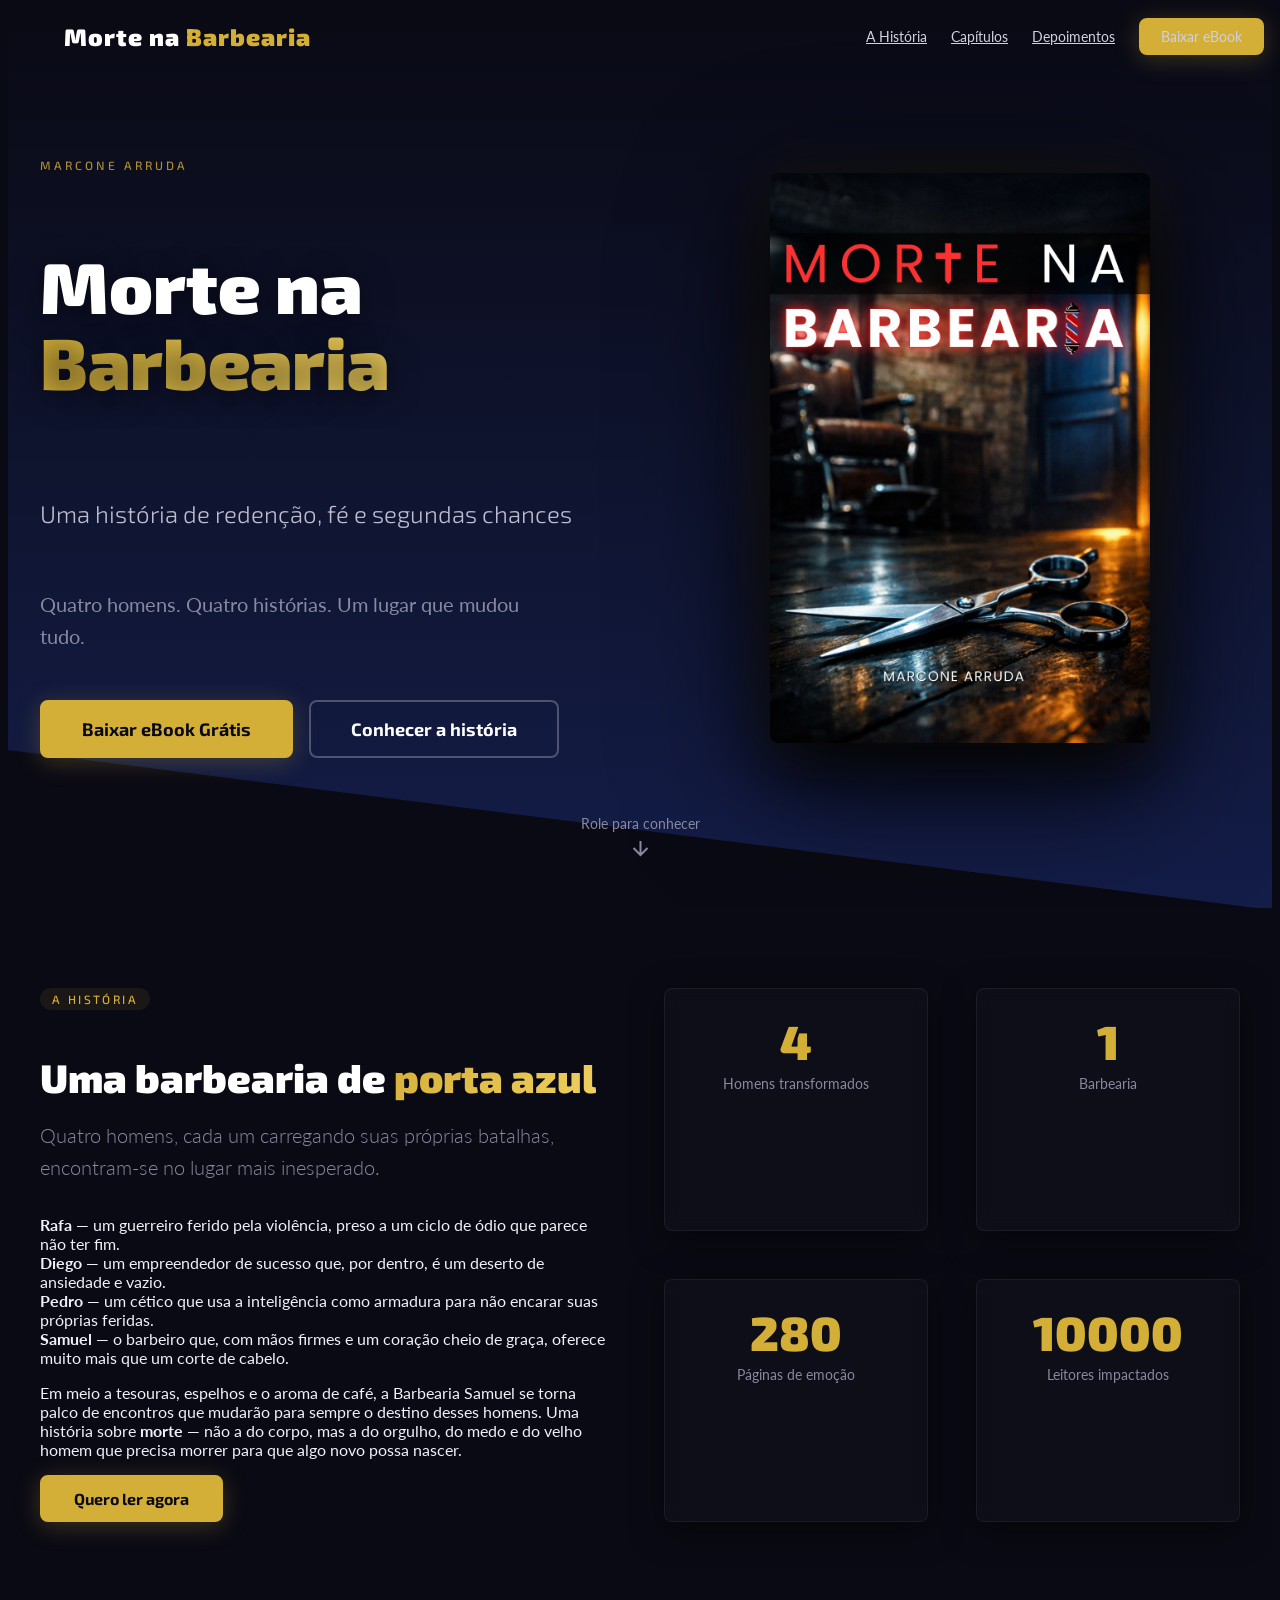
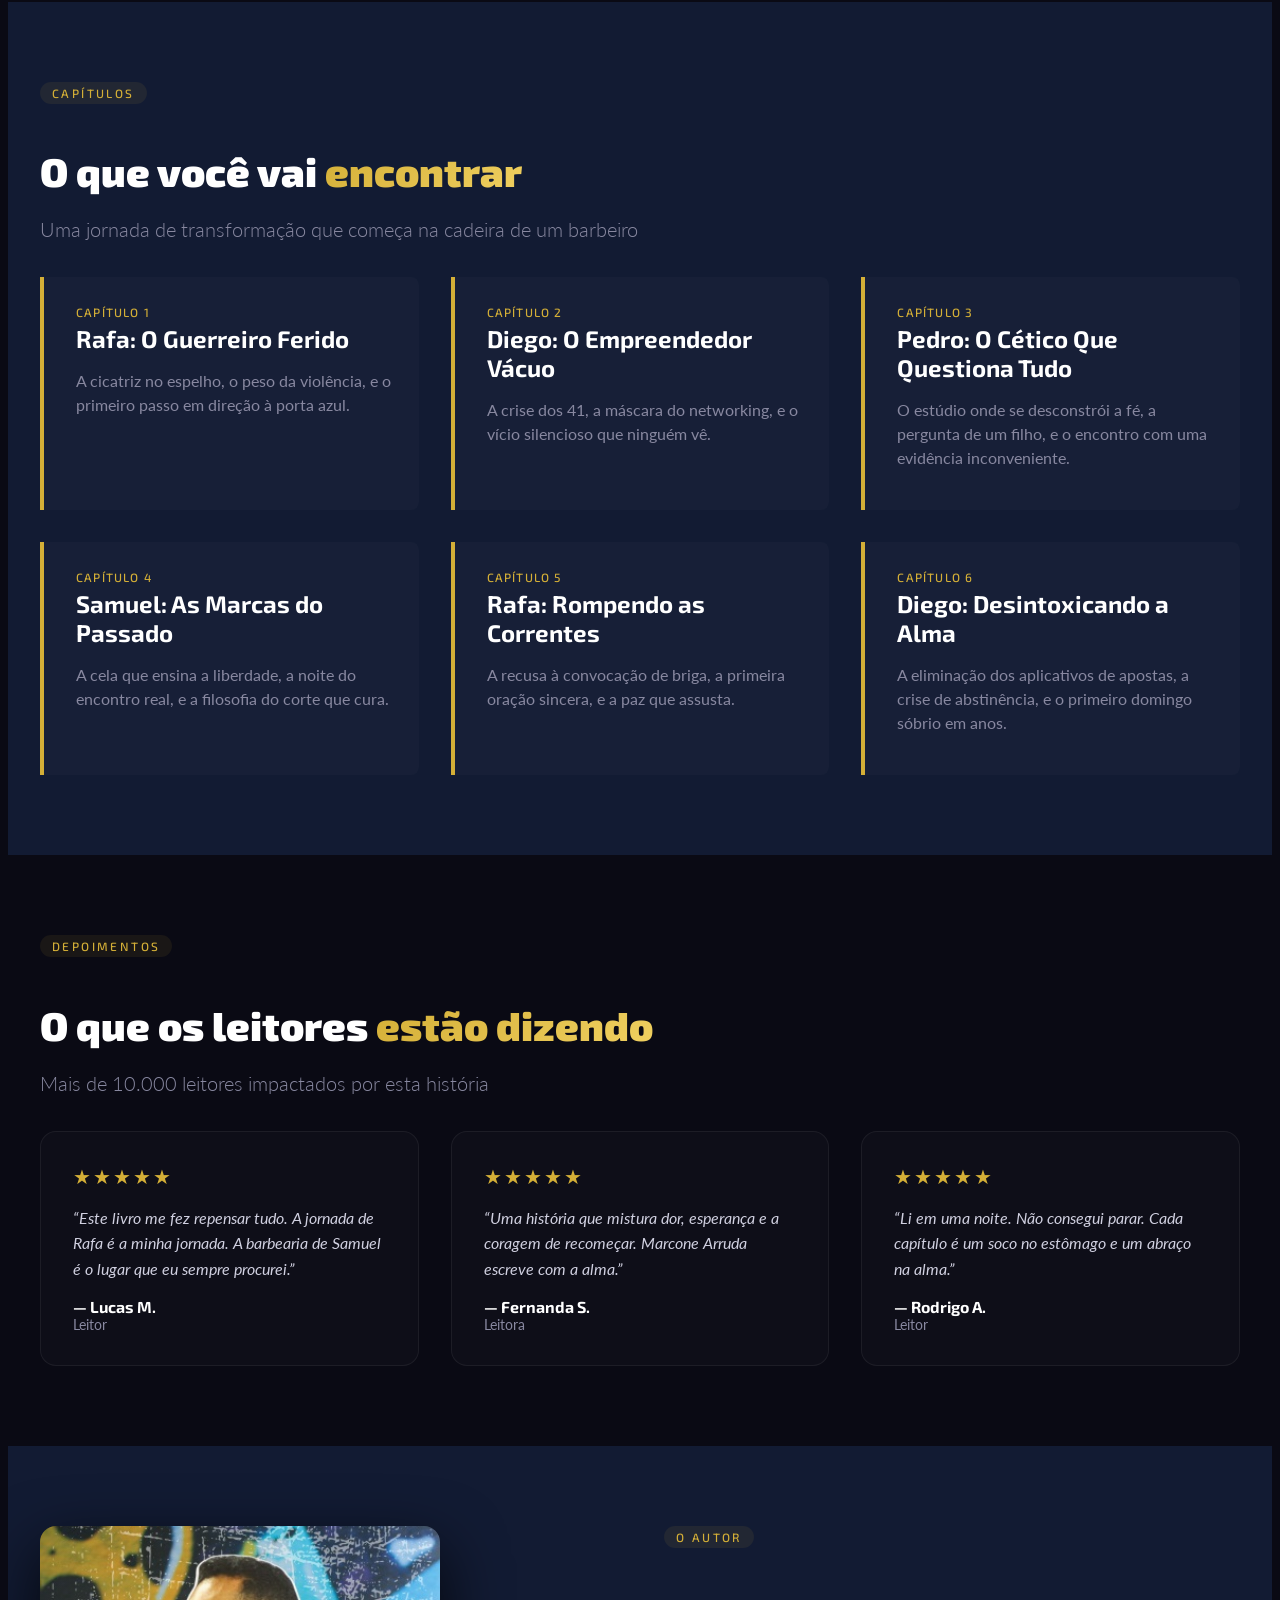
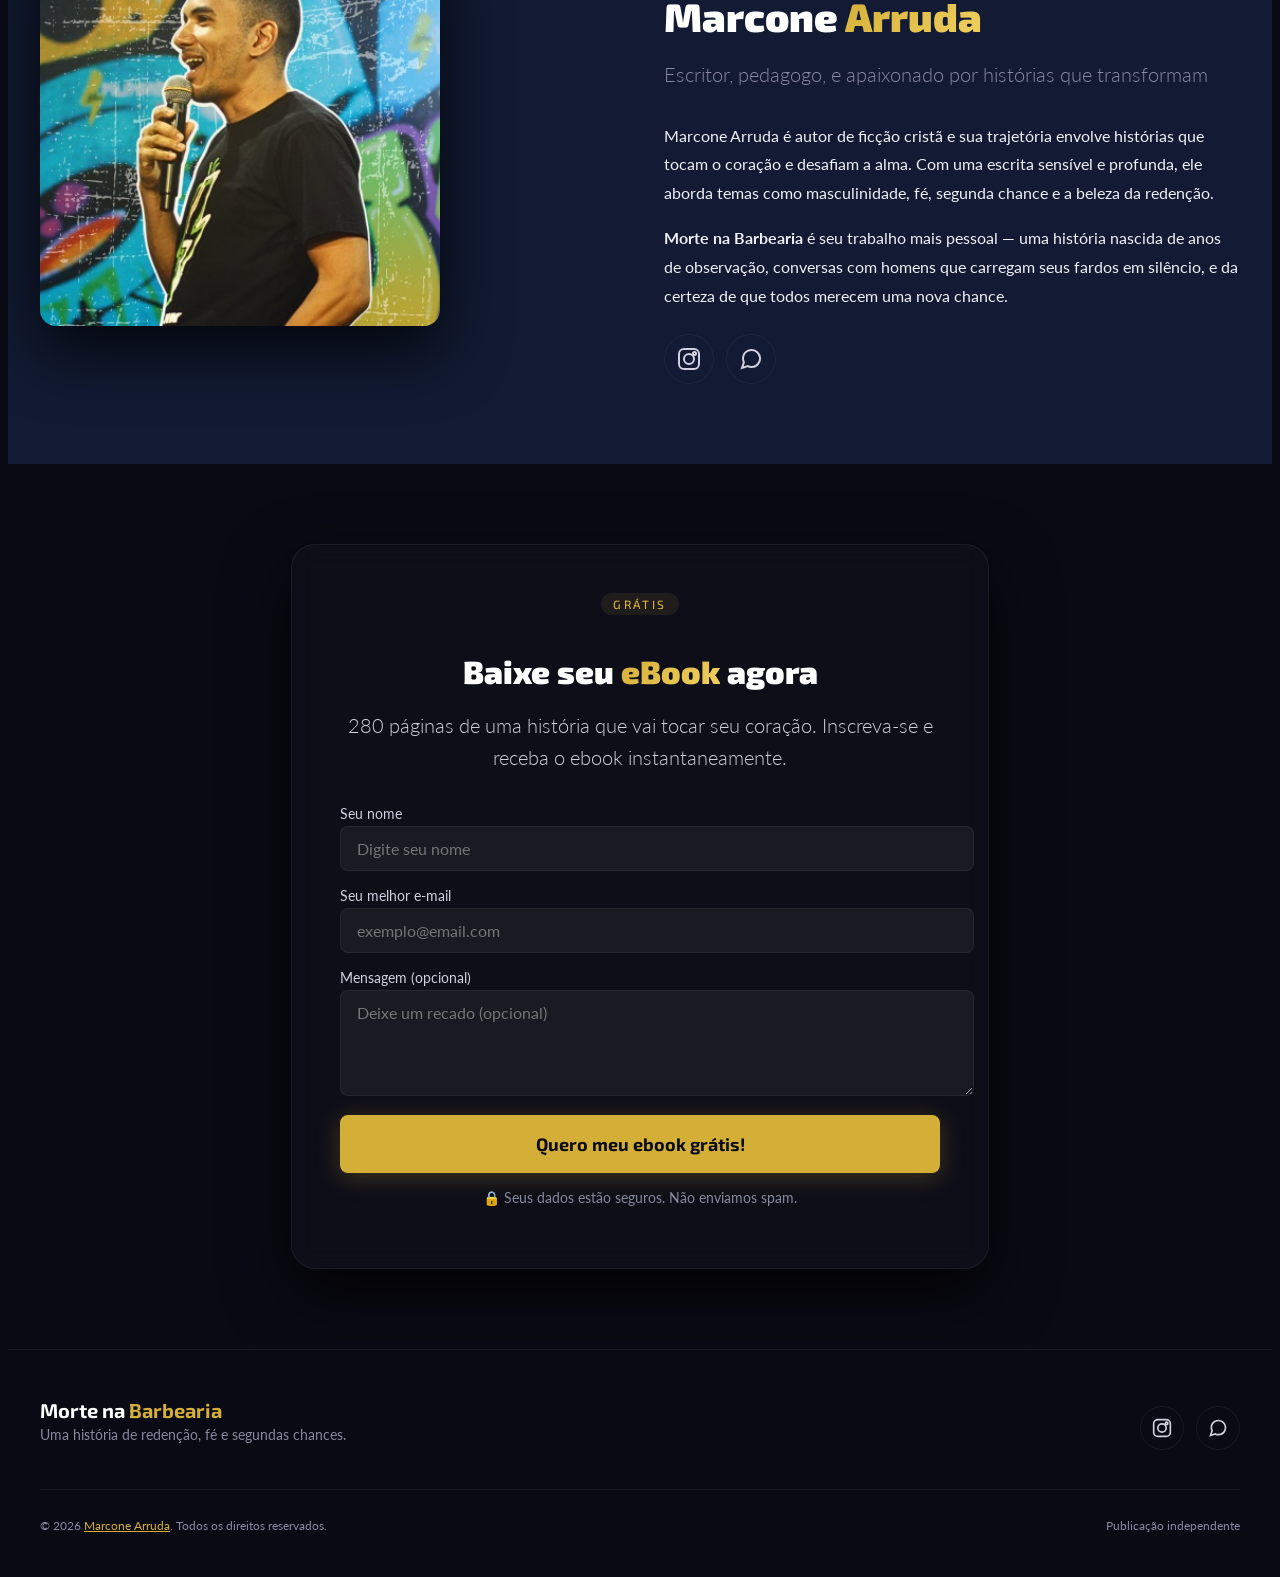
==== index.html @ 922ef9f1 "Add files via upload" ====
<!DOCTYPE html>
<html lang="pt-BR">
<head>
  <meta charset="UTF-8" />
  <meta name="viewport" content="width=device-width, initial-scale=1.0" />
  <title>Morte na Barbearia — Marcone Arruda</title>
  <meta name="description" content="Baixe grátis o ebook Morte na Barbearia, de Marcone Arruda. Uma história de redenção, fé e segundas chances." />
  <link rel="manifest" href="manifest.json" />
  <link rel="icon" href="assets/icons/favicon.ico" />
  <link rel="apple-touch-icon" href="assets/icons/icon-192.png" />
  <meta name="theme-color" content="#0a0a14" />

  <!-- Open Graph -->
  <meta property="og:title" content="Morte na Barbearia — Marcone Arruda" />
  <meta property="og:description" content="Baixe grátis o ebook Morte na Barbearia. Uma história de redenção, fé e segundas chances." />
  <meta property="og:image" content="https://seu-site.com/assets/images/og-image.jpg" />
  <meta property="og:url" content="https://seu-site.com" />
  <meta property="og:type" content="website" />

  <!-- Twitter Card -->
  <meta name="twitter:card" content="summary_large_image" />
  <meta name="twitter:title" content="Morte na Barbearia — Marcone Arruda" />
  <meta name="twitter:description" content="Baixe grátis o ebook Morte na Barbearia." />
  <meta name="twitter:image" content="https://seu-site.com/assets/images/og-image.jpg" />

  <!-- Schema.org (Product) -->
  <script type="application/ld+json">
  {
    "@context": "https://schema.org",
    "@type": "Product",
    "name": "Morte na Barbearia",
    "description": "Uma história de redenção, fé e segundas chances.",
    "image": "https://seu-site.com/assets/images/capa.jpg",
    "author": {
      "@type": "Person",
      "name": "Marcone Arruda"
    },
    "offers": {
      "@type": "Offer",
      "price": "0",
      "priceCurrency": "BRL"
    }
  }
  </script>

  <link rel="preconnect" href="https://fonts.googleapis.com" />
  <link rel="preconnect" href="https://fonts.gstatic.com" crossorigin />
  <link href="https://fonts.googleapis.com/css2?family=Exo+2:wght@300;500;700;900&family=Lato:wght@300;400;700&display=swap" rel="stylesheet" />

  <link rel="stylesheet" href="css/style.css" />
</head>
<body>

  <!-- HEADER -->
  <header class="header" role="banner">
    <div class="container">
      <div class="header-logo">Morte na <span>Barbearia</span></div>
      <nav class="header-nav" aria-label="Navegação principal">
        <a href="#about">A História</a>
        <a href="#chapters">Capítulos</a>
        <a href="#testimonials">Depoimentos</a>
        <a href="#form" class="btn btn-primary">Baixar eBook</a>
      </nav>
    </div>
  </header>

  <!-- HERO -->
  <section class="hero" id="hero" aria-label="Apresentação do livro">
    <div class="hero-overlay"></div>
    <div class="hero-shape-bottom" aria-hidden="true"></div>
    <div class="container hero-container">
      <div class="hero-content">
        <span class="hero-badge">MARCONE ARRUDA</span>
        <h1 class="hero-title">Morte na <span class="hero-title-highlight">Barbearia</span></h1>
        <p class="hero-subtitle">Uma história de redenção, fé e segundas chances</p>
        <p class="hero-description">Quatro homens. Quatro histórias. Um lugar que mudou tudo.</p>
        <div class="hero-actions">
          <a href="#form" class="btn btn-primary btn-lg">Baixar eBook Grátis</a>
          <a href="#about" class="btn btn-outline btn-lg">Conhecer a história</a>
        </div>
      </div>
      <div class="hero-image">
        <div class="book-mockup">
          <img src="assets/images/capa.jpg" alt="Capa do livro Morte na Barbearia" loading="lazy" decoding="async" />
          <div class="book-glow" aria-hidden="true"></div>
        </div>
      </div>
    </div>
    <div class="hero-scroll" aria-hidden="true">
      <span>Role para conhecer</span>
      <svg width="24" height="24" viewBox="0 0 24 24" fill="none" stroke="currentColor" stroke-width="2"><path d="M12 5v14M5 12l7 7 7-7"/></svg>
    </div>
  </section>

  <!-- ABOUT / A HISTÓRIA -->
  <section class="about section section--dark" id="about" aria-label="Sobre o livro">
    <div class="container">
      <div class="about-grid grid-2">
        <div class="about-text reveal">
          <span class="section-tag">A HISTÓRIA</span>
          <h2 class="section-title">Uma barbearia de <span class="highlight">porta azul</span></h2>
          <p class="section-sub">Quatro homens, cada um carregando suas próprias batalhas, encontram-se no lugar mais inesperado.</p>
          <div class="about-desc">
            <p><strong>Rafa</strong> — um guerreiro ferido pela violência, preso a um ciclo de ódio que parece não ter fim.<br />
            <strong>Diego</strong> — um empreendedor de sucesso que, por dentro, é um deserto de ansiedade e vazio.<br />
            <strong>Pedro</strong> — um cético que usa a inteligência como armadura para não encarar suas próprias feridas.<br />
            <strong>Samuel</strong> — o barbeiro que, com mãos firmes e um coração cheio de graça, oferece muito mais que um corte de cabelo.</p>
            <p>Em meio a tesouras, espelhos e o aroma de café, a Barbearia Samuel se torna palco de encontros que mudarão para sempre o destino desses homens. Uma história sobre <strong>morte</strong> — não a do corpo, mas a do orgulho, do medo e do velho homem que precisa morrer para que algo novo possa nascer.</p>
          </div>
          <a href="#form" class="btn btn-primary">Quero ler agora</a>
        </div>
        <div class="about-stats grid-2">
          <div class="stat-card card reveal reveal-delay-1">
            <span class="stat-number" data-count="4">0</span>
            <span class="stat-label">Homens transformados</span>
          </div>
          <div class="stat-card card reveal reveal-delay-2">
            <span class="stat-number" data-count="1">0</span>
            <span class="stat-label">Barbearia</span>
          </div>
          <div class="stat-card card reveal reveal-delay-3">
            <span class="stat-number" data-count="280">0</span>
            <span class="stat-label">Páginas de emoção</span>
          </div>
          <div class="stat-card card reveal reveal-delay-4">
            <span class="stat-number" data-count="10000">0</span>
            <span class="stat-label">Leitores impactados</span>
          </div>
        </div>
      </div>
    </div>
  </section>

  <!-- CHAPTERS -->
  <section class="chapters section section--navy" id="chapters" aria-label="Destaques do livro">
    <div class="container">
      <span class="section-tag">CAPÍTULOS</span>
      <h2 class="section-title">O que você vai <span class="highlight">encontrar</span></h2>
      <p class="section-sub">Uma jornada de transformação que começa na cadeira de um barbeiro</p>
      <div class="chapters-grid grid-3">
        <div class="chapter-card reveal reveal-delay-1">
          <span class="chapter-number">Capítulo 1</span>
          <h3 class="chapter-title">Rafa: O Guerreiro Ferido</h3>
          <p class="chapter-excerpt">A cicatriz no espelho, o peso da violência, e o primeiro passo em direção à porta azul.</p>
        </div>
        <div class="chapter-card reveal reveal-delay-2">
          <span class="chapter-number">Capítulo 2</span>
          <h3 class="chapter-title">Diego: O Empreendedor Vácuo</h3>
          <p class="chapter-excerpt">A crise dos 41, a máscara do networking, e o vício silencioso que ninguém vê.</p>
        </div>
        <div class="chapter-card reveal reveal-delay-3">
          <span class="chapter-number">Capítulo 3</span>
          <h3 class="chapter-title">Pedro: O Cético Que Questiona Tudo</h3>
          <p class="chapter-excerpt">O estúdio onde se desconstrói a fé, a pergunta de um filho, e o encontro com uma evidência inconveniente.</p>
        </div>
        <div class="chapter-card reveal reveal-delay-1">
          <span class="chapter-number">Capítulo 4</span>
          <h3 class="chapter-title">Samuel: As Marcas do Passado</h3>
          <p class="chapter-excerpt">A cela que ensina a liberdade, a noite do encontro real, e a filosofia do corte que cura.</p>
        </div>
        <div class="chapter-card reveal reveal-delay-2">
          <span class="chapter-number">Capítulo 5</span>
          <h3 class="chapter-title">Rafa: Rompendo as Correntes</h3>
          <p class="chapter-excerpt">A recusa à convocação de briga, a primeira oração sincera, e a paz que assusta.</p>
        </div>
        <div class="chapter-card reveal reveal-delay-3">
          <span class="chapter-number">Capítulo 6</span>
          <h3 class="chapter-title">Diego: Desintoxicando a Alma</h3>
          <p class="chapter-excerpt">A eliminação dos aplicativos de apostas, a crise de abstinência, e o primeiro domingo sóbrio em anos.</p>
        </div>
      </div>
    </div>
  </section>

  <!-- TESTIMONIALS -->
  <section class="testimonials section section--dark" id="testimonials" aria-label="Depoimentos">
    <div class="container">
      <span class="section-tag">DEPOIMENTOS</span>
      <h2 class="section-title">O que os leitores <span class="highlight">estão dizendo</span></h2>
      <p class="section-sub">Mais de 10.000 leitores impactados por esta história</p>
      <div class="testimonials-grid grid-3">
        <div class="testimonial-card reveal reveal-delay-1">
          <div class="testimonial-rating">★★★★★</div>
          <blockquote><p>“Este livro me fez repensar tudo. A jornada de Rafa é a minha jornada. A barbearia de Samuel é o lugar que eu sempre procurei.”</p></blockquote>
          <div class="testimonial-author"><strong>— Lucas M.</strong><span>Leitor</span></div>
        </div>
        <div class="testimonial-card reveal reveal-delay-2">
          <div class="testimonial-rating">★★★★★</div>
          <blockquote><p>“Uma história que mistura dor, esperança e a coragem de recomeçar. Marcone Arruda escreve com a alma.”</p></blockquote>
          <div class="testimonial-author"><strong>— Fernanda S.</strong><span>Leitora</span></div>
        </div>
        <div class="testimonial-card reveal reveal-delay-3">
          <div class="testimonial-rating">★★★★★</div>
          <blockquote><p>“Li em uma noite. Não consegui parar. Cada capítulo é um soco no estômago e um abraço na alma.”</p></blockquote>
          <div class="testimonial-author"><strong>— Rodrigo A.</strong><span>Leitor</span></div>
        </div>
      </div>
    </div>
  </section>

  <!-- AUTHOR -->
  <section class="author section section--navy" id="author" aria-label="Sobre o autor">
    <div class="container">
      <div class="author-grid grid-2">
        <div class="author-image reveal">
          <div class="author-image-frame">
            <img src="assets/images/author.jpg" alt="Marcone Arruda, autor de Morte na Barbearia" loading="lazy" decoding="async" />
            <div class="author-image-glow" aria-hidden="true"></div>
          </div>
        </div>
        <div class="author-text reveal">
          <span class="section-tag">O AUTOR</span>
          <h2 class="section-title">Marcone <span class="highlight">Arruda</span></h2>
          <p class="section-sub">Escritor, pedagogo, e apaixonado por histórias que transformam</p>
          <div class="author-bio">
            <p>Marcone Arruda é autor de ficção cristã e sua trajetória envolve histórias que tocam o coração e desafiam a alma. Com uma escrita sensível e profunda, ele aborda temas como masculinidade, fé, segunda chance e a beleza da redenção.</p>
            <p><strong>Morte na Barbearia</strong> é seu trabalho mais pessoal — uma história nascida de anos de observação, conversas com homens que carregam seus fardos em silêncio, e da certeza de que todos merecem uma nova chance.</p>
            <div class="author-social">
              <a href="https://www.instagram.com/marconearruda.autor/" target="_blank" rel="noopener noreferrer" aria-label="Instagram de Marcone Arruda">
                <svg width="24" height="24" viewBox="0 0 24 24" fill="none" stroke="currentColor" stroke-width="2"><rect x="2" y="2" width="20" height="20" rx="5"/><circle cx="12" cy="12" r="5"/><circle cx="17.5" cy="6.5" r="1.5"/></svg>
              </a>
              <a href="https://wa.link/zy3h8a" target="_blank" rel="noopener noreferrer" aria-label="WhatsApp de Marcone Arruda">
                <svg width="24" height="24" viewBox="0 0 24 24" fill="none" stroke="currentColor" stroke-width="2"><path d="M21 11.5a8.38 8.38 0 0 1-.9 3.8 8.5 8.5 0 0 1-7.6 4.7 8.38 8.38 0 0 1-3.8-.9L3 21l1.9-5.7a8.38 8.38 0 0 1-.9-3.8 8.5 8.5 0 0 1 4.7-7.6 8.38 8.38 0 0 1 3.8-.9h.5a8.48 8.48 0 0 1 8 8v.5z"/></svg>
              </a>
            </div>
          </div>
        </div>
      </div>
    </div>
  </section>

  <!-- CTA FORM -->
  <section class="cta-form section section--dark" id="form" aria-label="Baixe o ebook grátis">
    <div class="container">
      <div class="cta-form-card reveal">
        <span class="section-tag" style="color: var(--color-gold);">GRÁTIS</span>
        <h2 class="section-title" style="color: var(--color-white);">Baixe seu <span class="highlight">eBook</span> agora</h2>
        <p class="section-sub" style="color: var(--color-gray-light);">280 páginas de uma história que vai tocar seu coração. Inscreva-se e receba o ebook instantaneamente.</p>

        <form action="https://api.staticforms.dev/submit" method="POST" class="form-main" id="form-main">
          <input type="hidden" name="apiKey" value="sf_b28b453bf885be88f89f8e34" />
          <input type="hidden" name="redirectTo" value="https://seu-site.com/obrigado" />

          <div class="form-group">
            <label for="form-name">Seu nome</label>
            <input type="text" id="form-name" name="name" placeholder="Digite seu nome" required />
            <span class="error-message"></span>
          </div>

          <div class="form-group">
            <label for="form-email">Seu melhor e-mail</label>
            <input type="email" id="form-email" name="email" placeholder="exemplo@email.com" required />
            <span class="error-message"></span>
          </div>

          <div class="form-group form-group-hidden">
            <label for="form-message">Mensagem (opcional)</label>
            <textarea id="form-message" name="message" placeholder="Deixe um recado (opcional)" rows="2"></textarea>
          </div>

          <button type="submit" class="btn btn-primary btn-block btn-lg">
            Quero meu ebook grátis!
          </button>
        </form>

        <p class="form-note">🔒 Seus dados estão seguros. Não enviamos spam.</p>
      </div>
    </div>
  </section>

  <!-- FOOTER -->
  <footer class="footer" role="contentinfo">
    <div class="container">
      <div class="footer-content">
        <div class="footer-brand">
          <span class="footer-logo">Morte na <span>Barbearia</span></span>
          <p class="footer-desc">Uma história de redenção, fé e segundas chances.</p>
        </div>
        <div class="footer-social">
          <a href="https://www.instagram.com/marconearruda.autor/" target="_blank" rel="noopener noreferrer" aria-label="Instagram">
            <svg width="20" height="20" viewBox="0 0 24 24" fill="none" stroke="currentColor" stroke-width="2"><rect x="2" y="2" width="20" height="20" rx="5"/><circle cx="12" cy="12" r="5"/><circle cx="17.5" cy="6.5" r="1.5"/></svg>
          </a>
          <a href="https://wa.link/zy3h8a" target="_blank" rel="noopener noreferrer" aria-label="WhatsApp">
            <svg width="20" height="20" viewBox="0 0 24 24" fill="none" stroke="currentColor" stroke-width="2"><path d="M21 11.5a8.38 8.38 0 0 1-.9 3.8 8.5 8.5 0 0 1-7.6 4.7 8.38 8.38 0 0 1-3.8-.9L3 21l1.9-5.7a8.38 8.38 0 0 1-.9-3.8 8.5 8.5 0 0 1 4.7-7.6 8.38 8.38 0 0 1 3.8-.9h.5a8.48 8.48 0 0 1 8 8v.5z"/></svg>
          </a>
        </div>
      </div>
      <div class="footer-bottom">
        <p>&copy; 2026 <a href="https://www.marconearruda.com.br" target="_blank" rel="noopener noreferrer">Marcone Arruda</a>. Todos os direitos reservados.</p>
        <p>Publicação independente</p>
      </div>
    </div>
  </footer>

  <script type="module" src="js/script.js"></script>
</body>
</html>
---- css/style.css ----
/* ============================================================
   ESTILO PRINCIPAL — IMPORTA TODOS OS MÓDULOS
   "Morte na Barbearia"
   ============================================================ */

@import url('reset.css');
@import url('variables.css');
@import url('layout.css');
@import url('components.css');
@import url('animations.css');
@import url('responsive.css');
@import url('utilities.css');

/* ----- ESTILOS GLOBAIS ADICIONAIS ----- */
body {
  background: var(--color-dark);
  color: var(--color-text-body);
  font-family: var(--font-body);
  overflow-x: hidden;
  -webkit-font-smoothing: antialiased;
  -moz-osx-font-smoothing: grayscale;
}

a {
  transition: color var(--transition-fast);
}

img {
  display: block;
  max-width: 100%;
}

::selection {
  background: var(--color-gold);
  color: var(--color-dark);
}

.about-desc p,
.author-bio p {
  color: #f0f0f8;
}
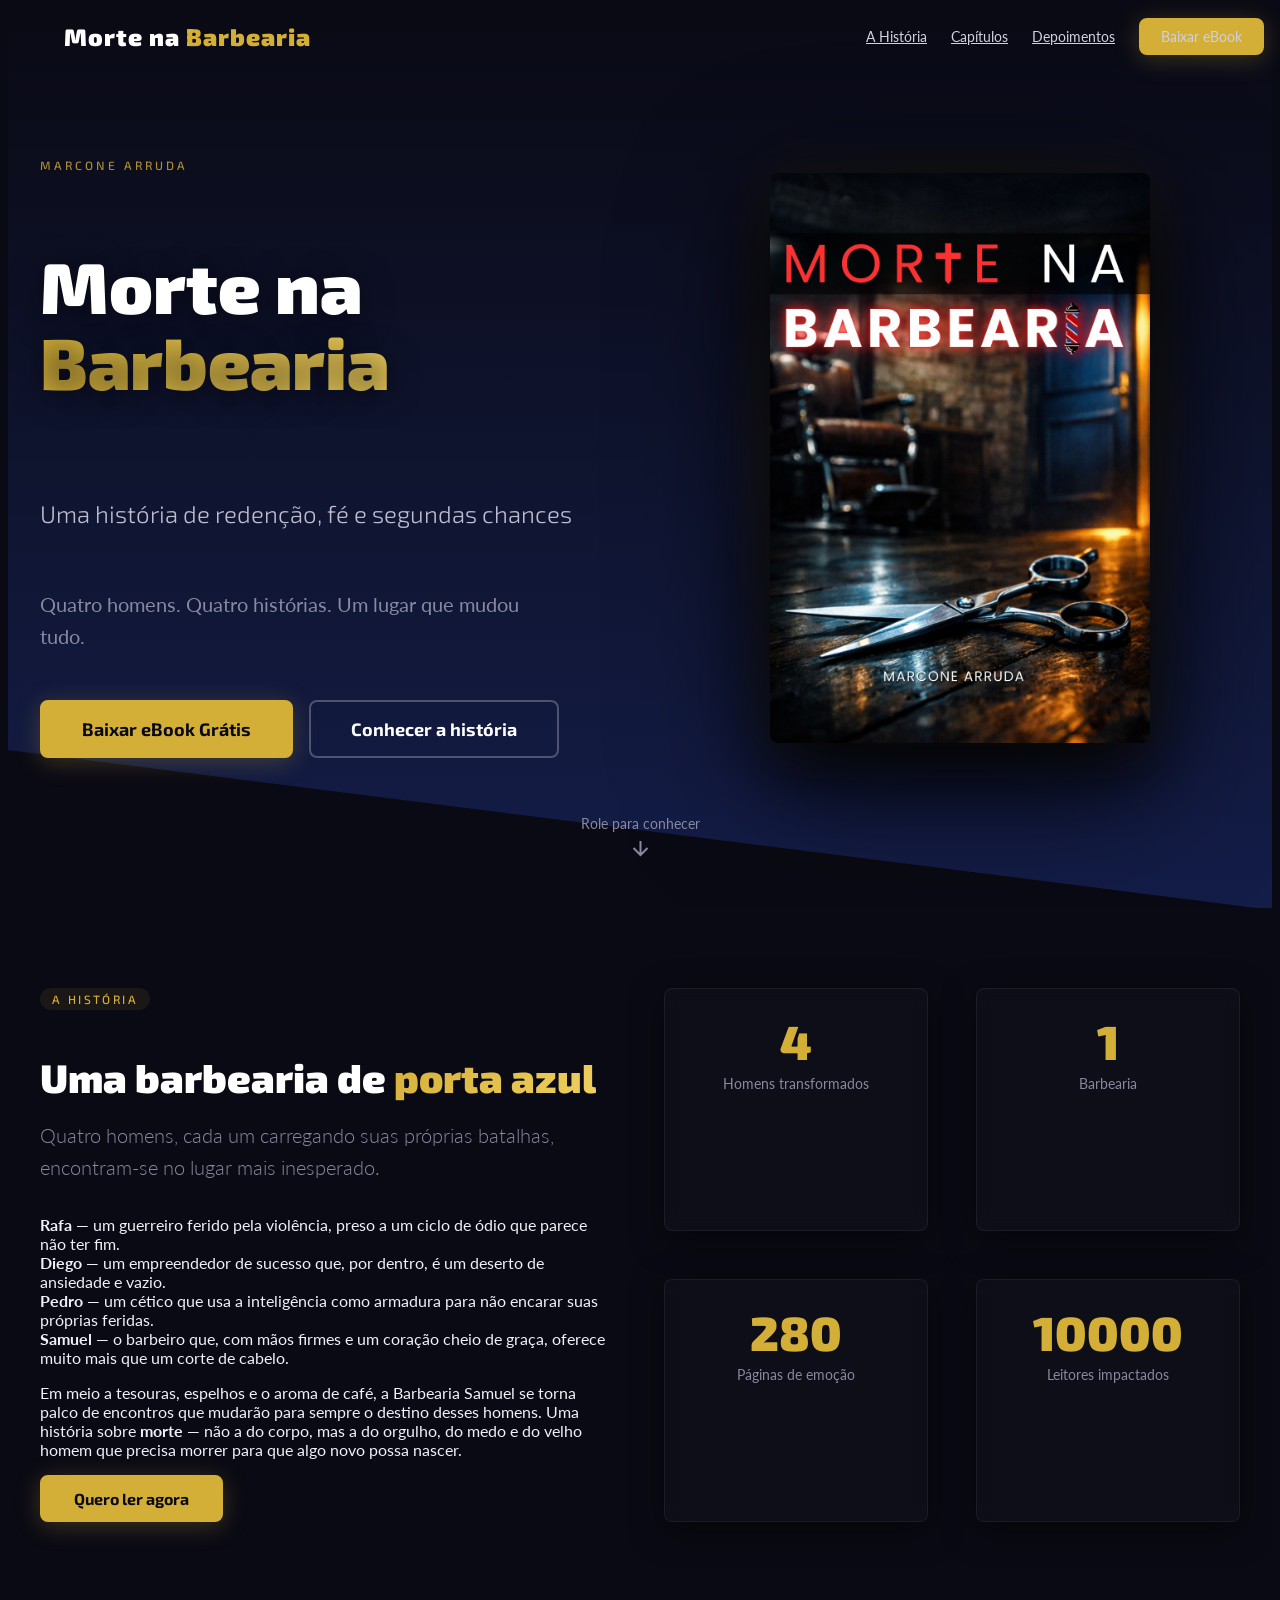
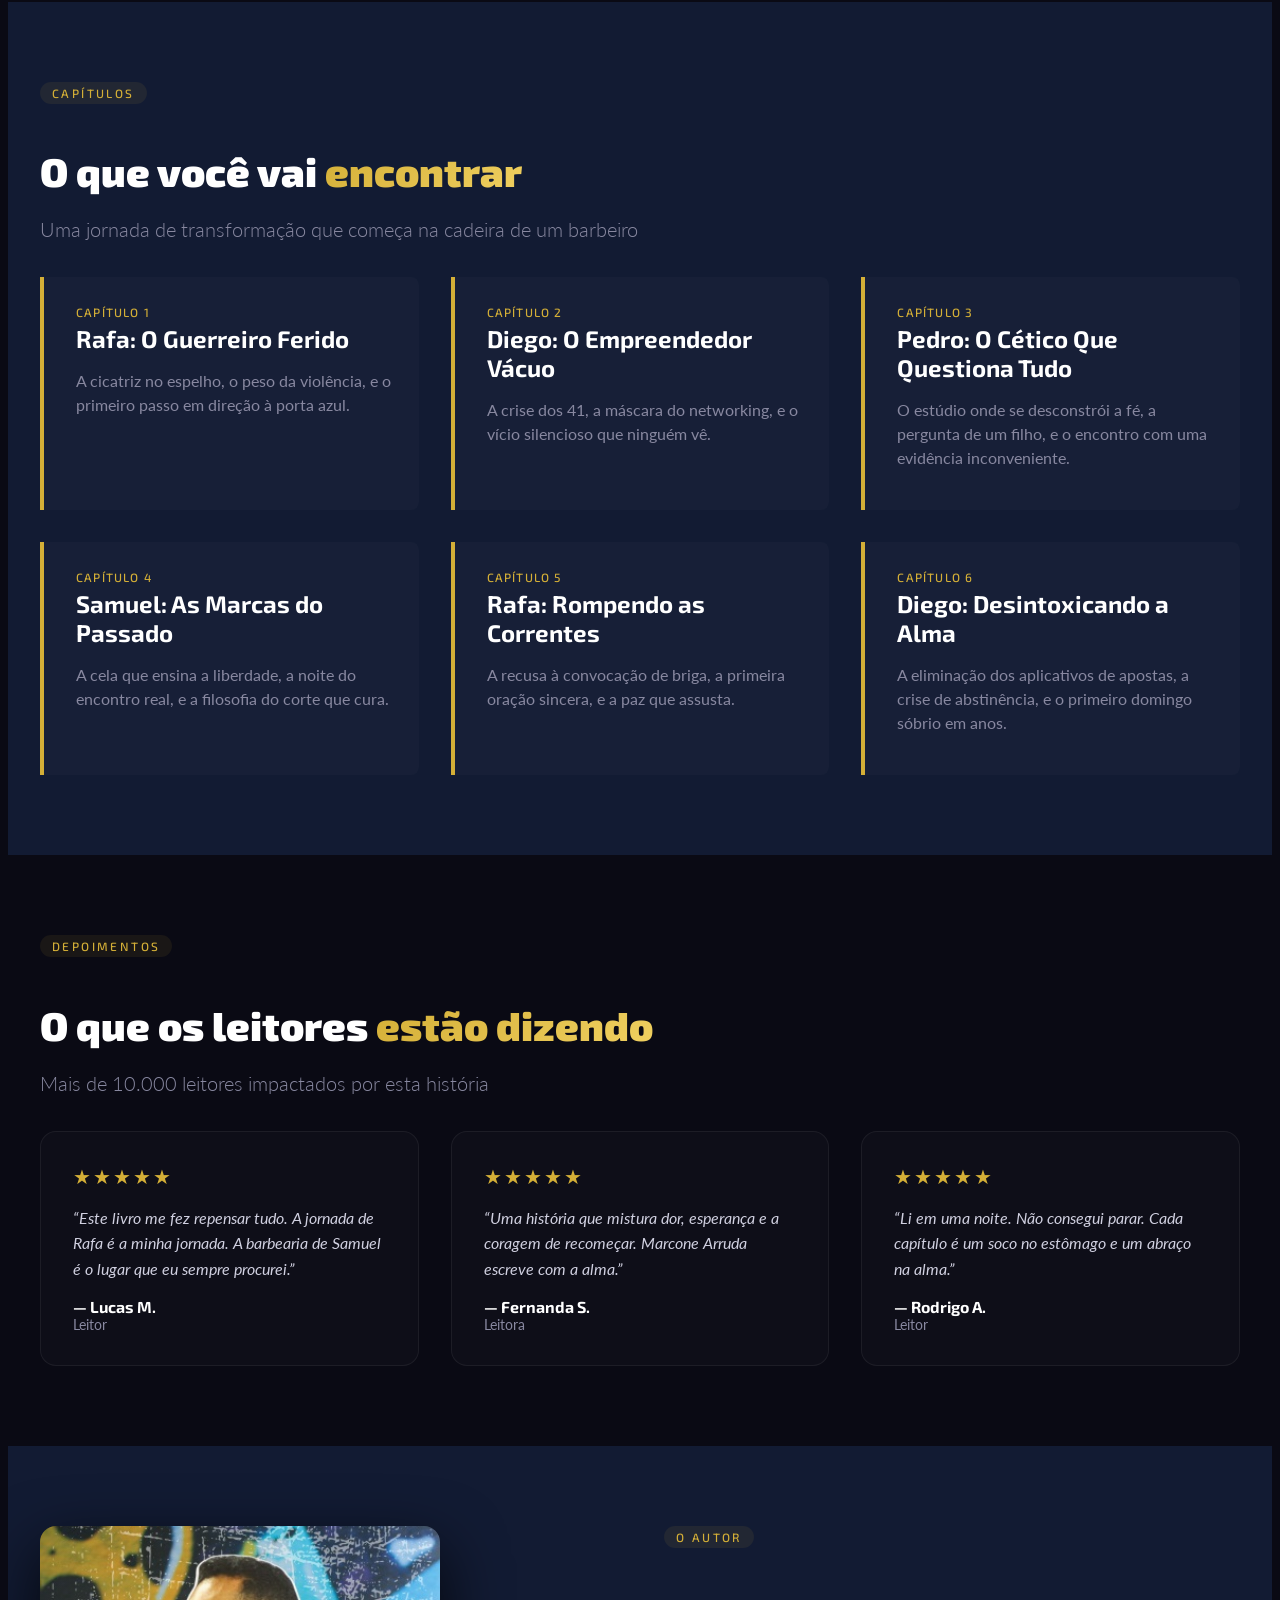
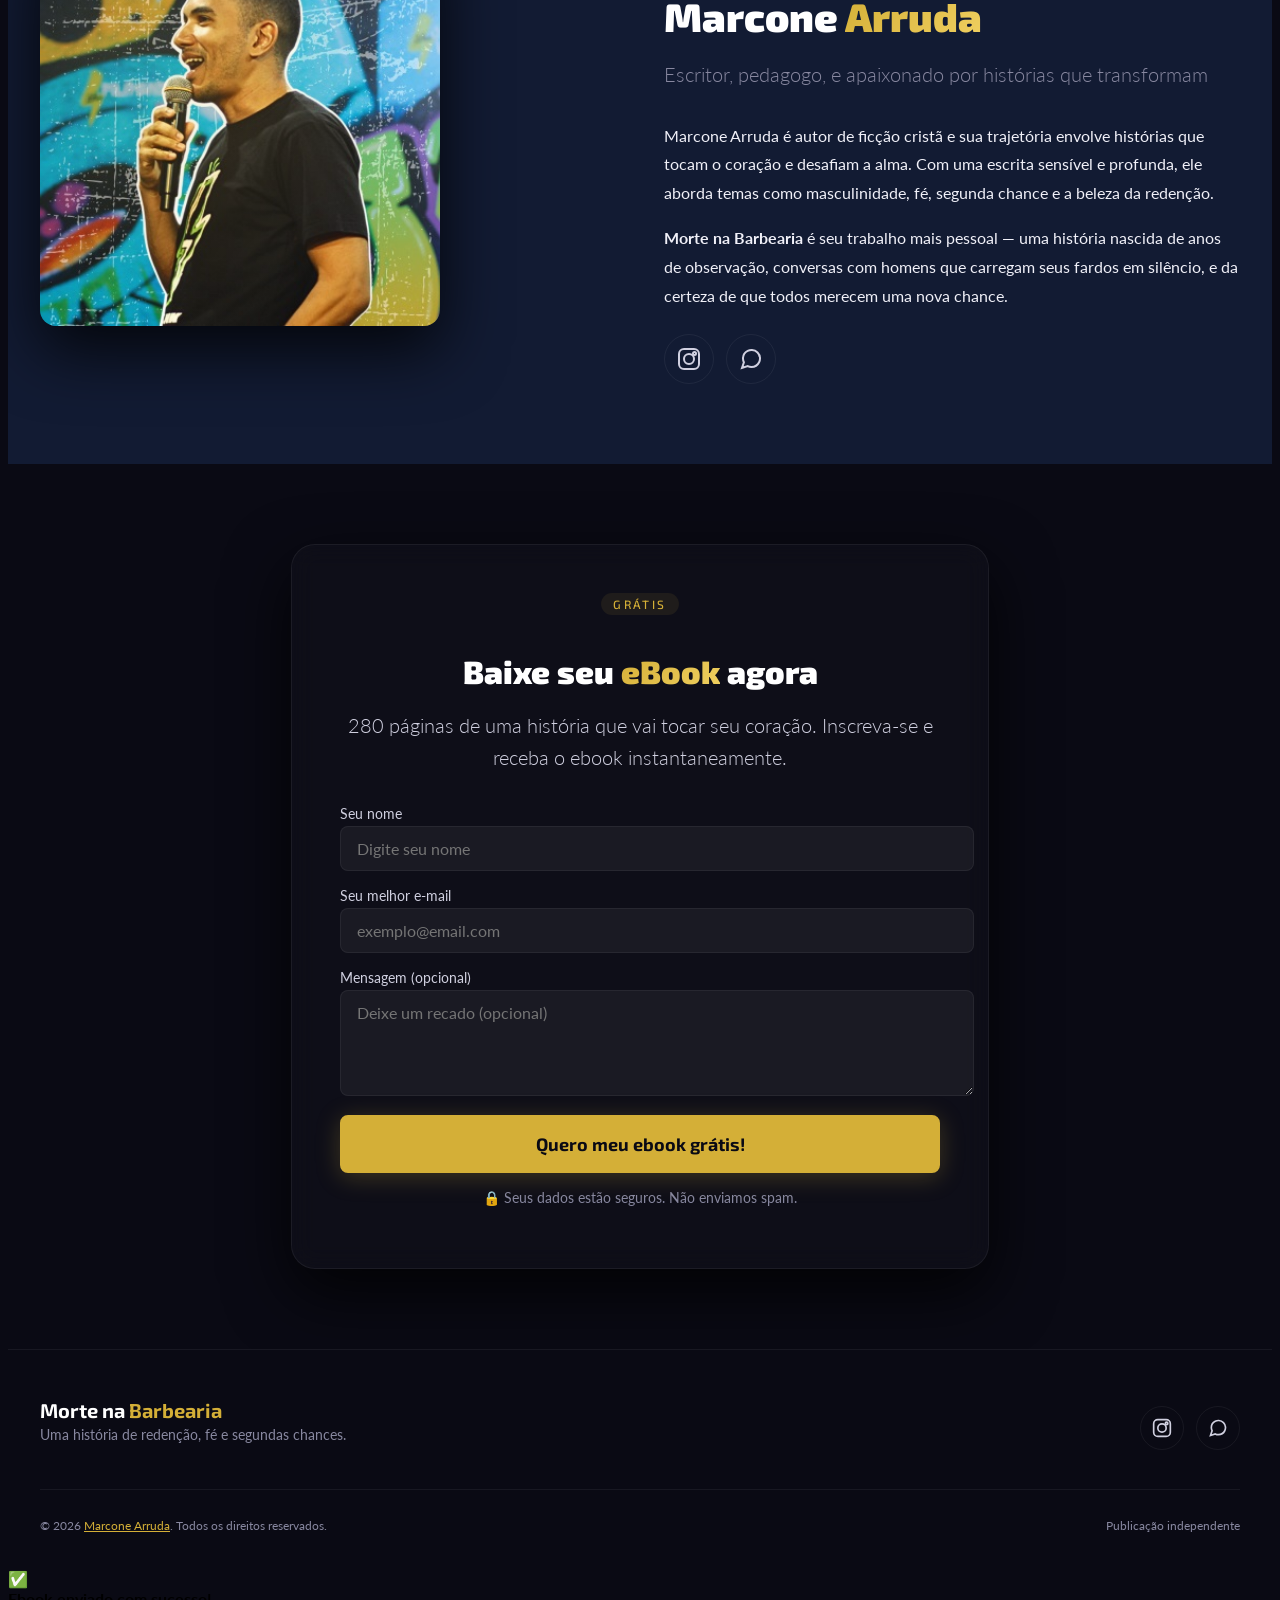
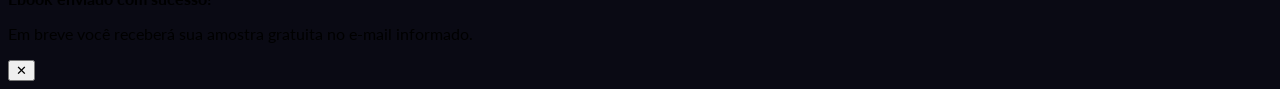
==== commit 73d25468: "Update index.html" ====
--- a/index.html
+++ b/index.html
@@ -293,5 +293,16 @@
   </footer>
 
   <script type="module" src="js/script.js"></script>
+
+  <!-- Toast de confirmação -->
+<div id="toast" class="toast" role="alert" aria-live="polite">
+  <div class="toast-icon">✅</div>
+  <div class="toast-content">
+    <strong>Ebook enviado com sucesso!</strong>
+    <p>Em breve você receberá sua amostra gratuita no e-mail informado.</p>
+  </div>
+  <button class="toast-close" aria-label="Fechar notificação">✕</button>
+</div>
+  
 </body>
-</html>+</html>
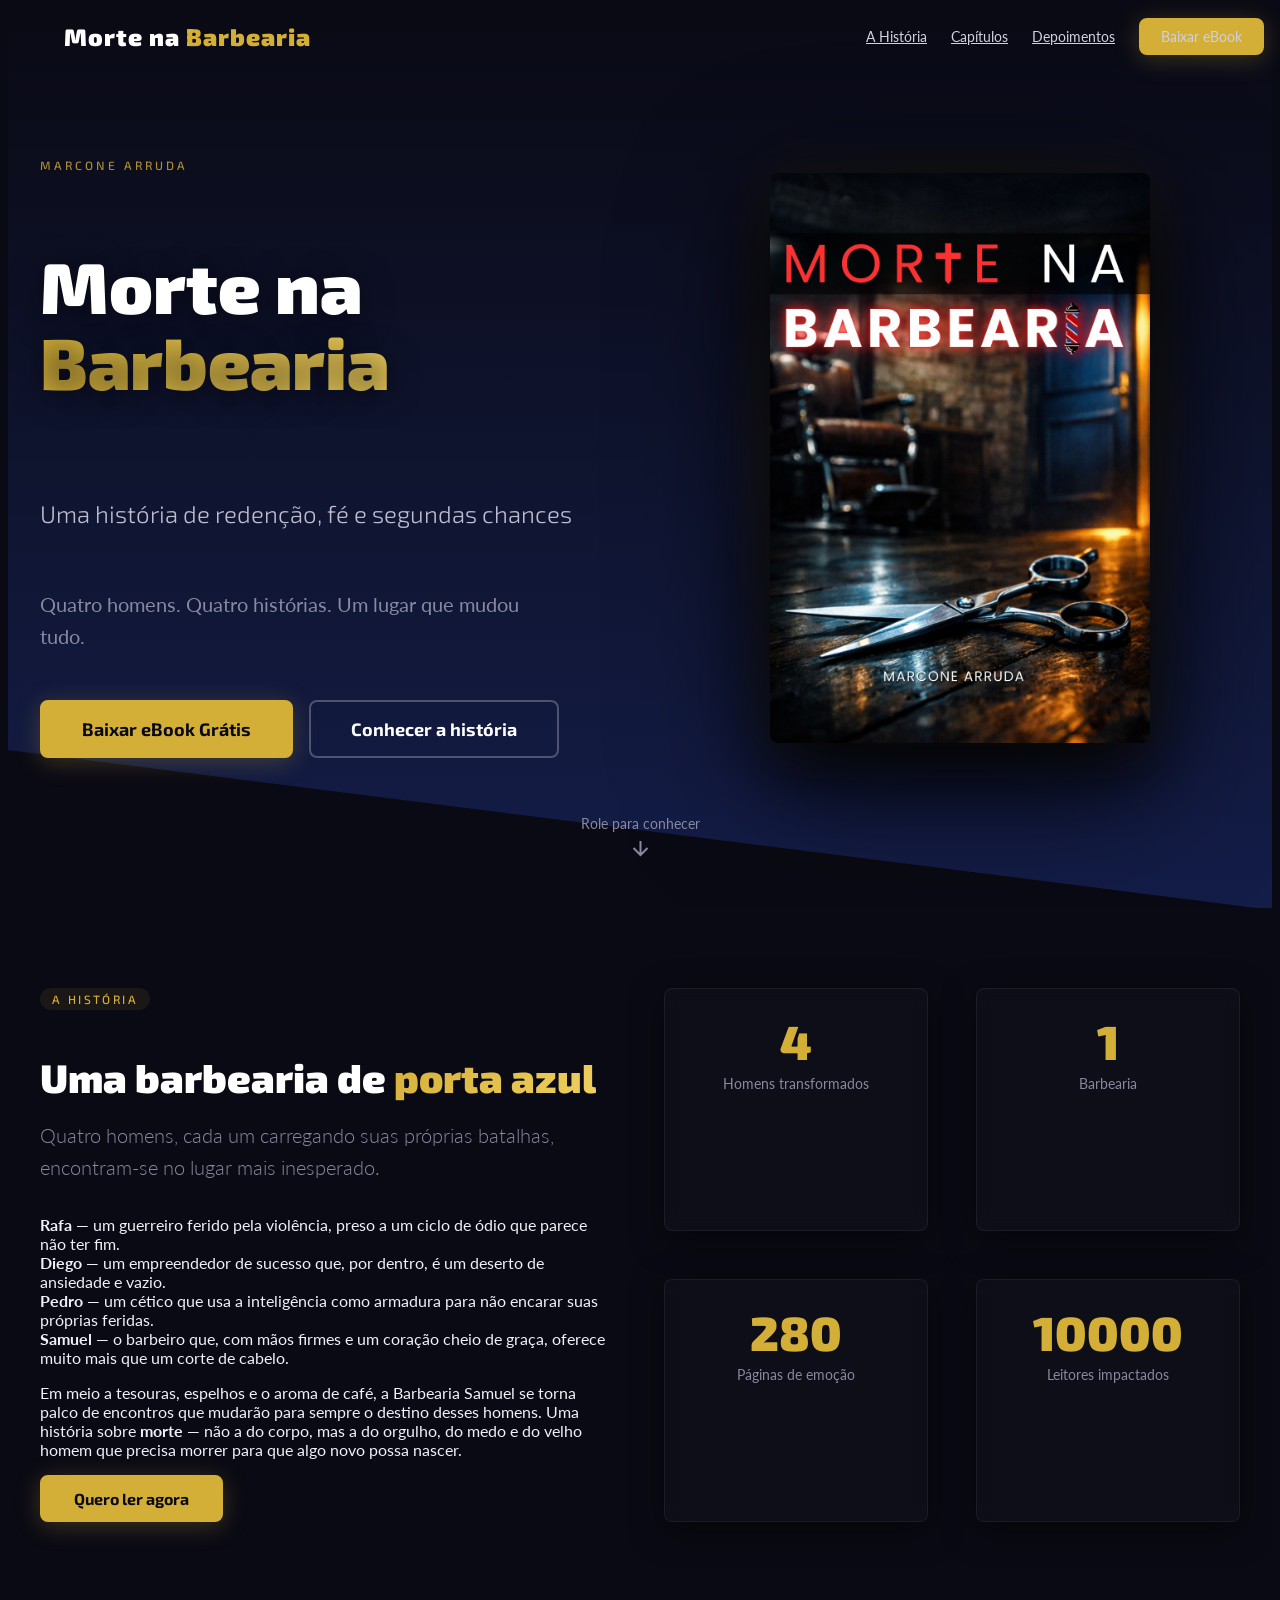
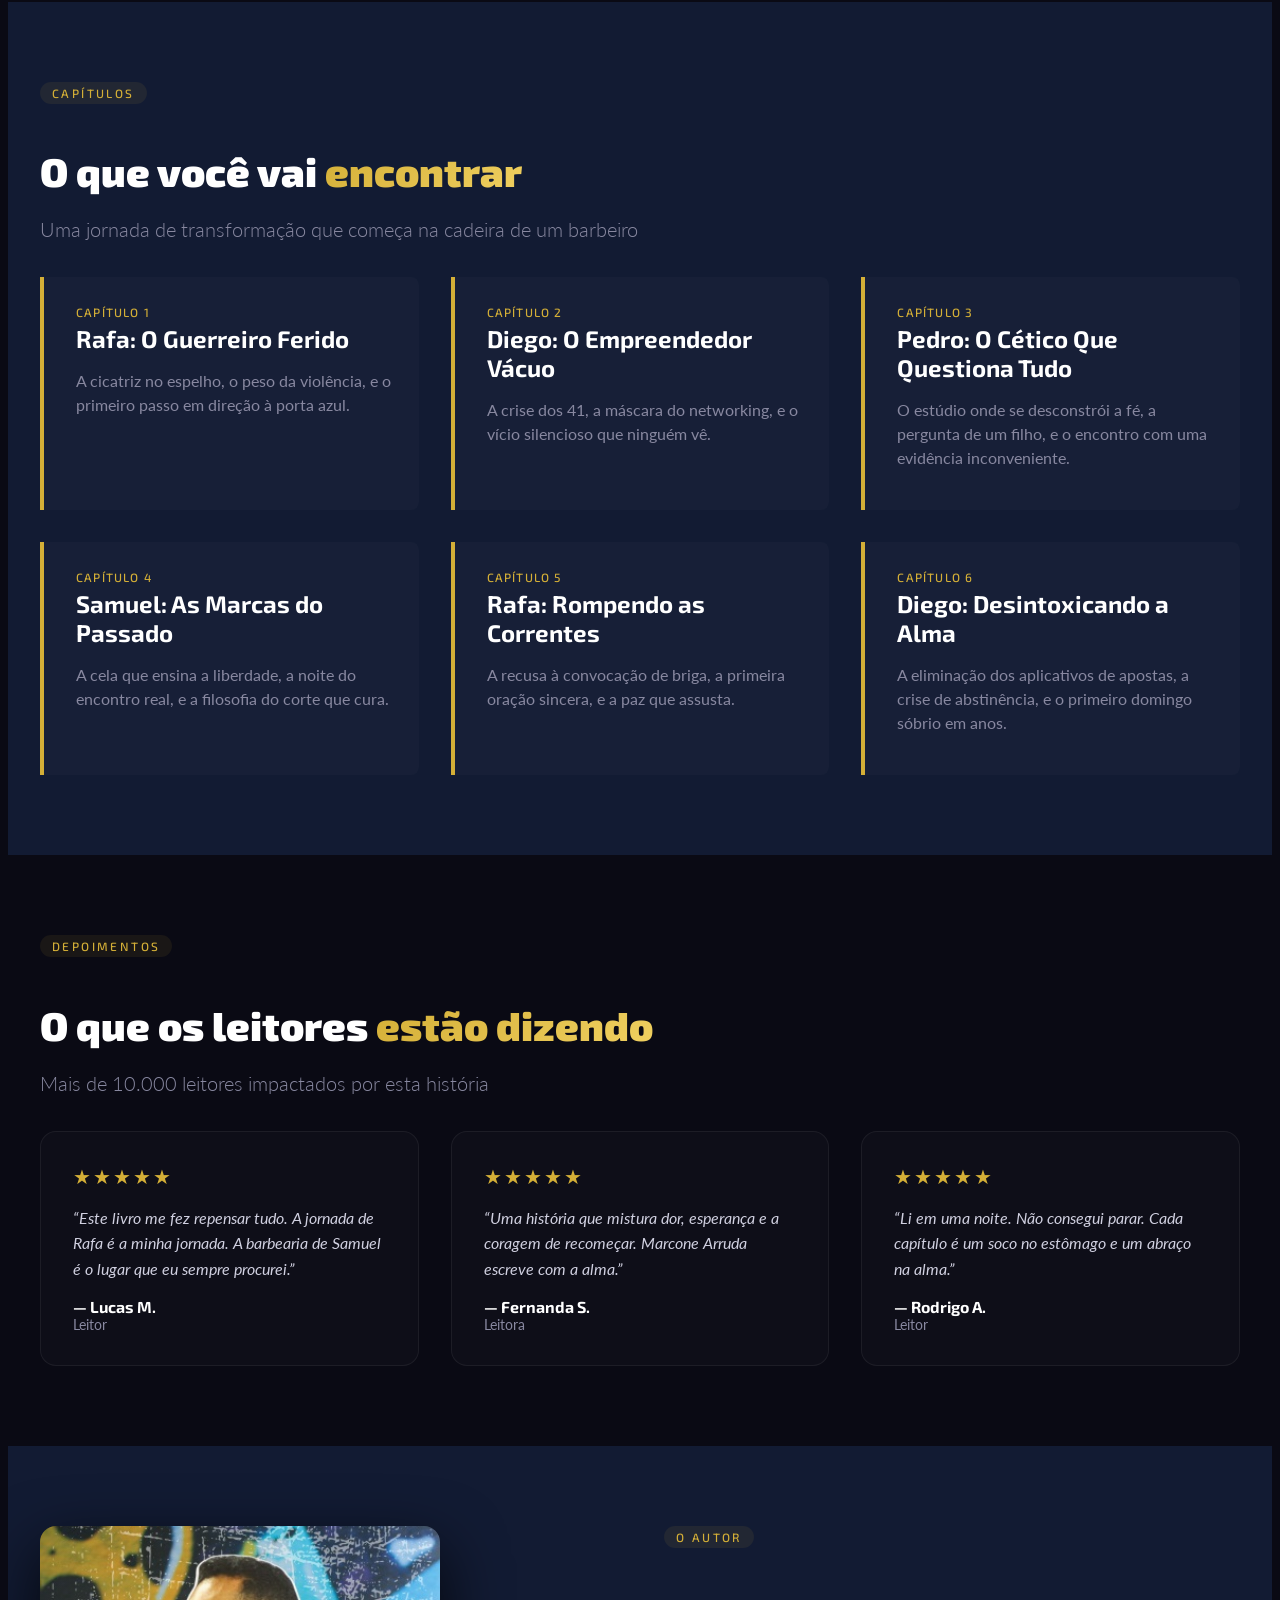
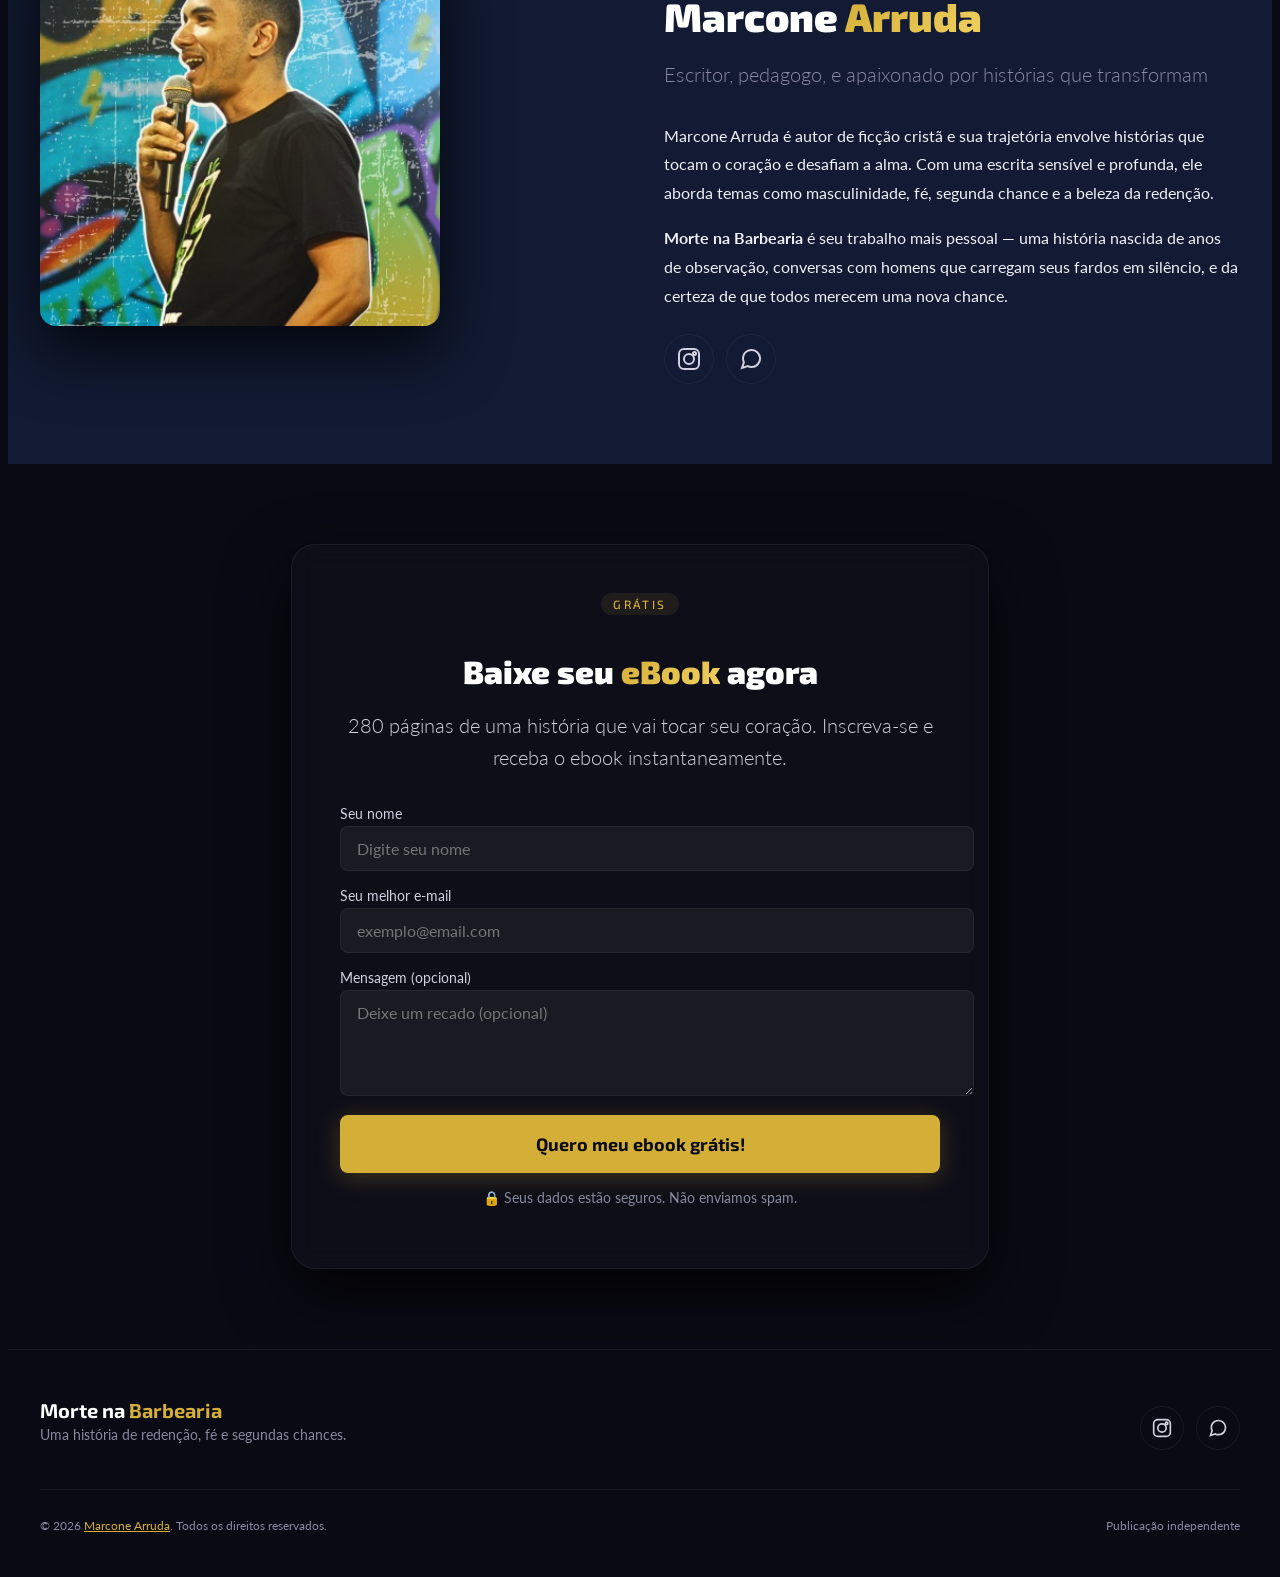
==== commit 57cc561a: "Update index.html" ====
--- a/index.html
+++ b/index.html
@@ -239,7 +239,7 @@
 
         <form action="https://api.staticforms.dev/submit" method="POST" class="form-main" id="form-main">
           <input type="hidden" name="apiKey" value="sf_b28b453bf885be88f89f8e34" />
-          <input type="hidden" name="redirectTo" value="https://seu-site.com/obrigado" />
+          <input type="hidden" name="redirectTo" value="https://polimatastudio.github.io/obrigado" />
 
           <div class="form-group">
             <label for="form-name">Seu nome</label>
--- a/css/style.css
+++ b/css/style.css
@@ -38,4 +38,65 @@
 .about-desc p,
 .author-bio p {
   color: #f0f0f8;
-}+}
+
+/* ===== TOAST DE CONFIRMAÇÃO ===== */
+.toast {
+  position: fixed;
+  top: 20px;
+  right: 20px;
+  z-index: 9999;
+  max-width: 400px;
+  background: rgba(10, 10, 20, 0.92);
+  backdrop-filter: blur(12px);
+  -webkit-backdrop-filter: blur(12px);
+  border: 1px solid var(--color-gold);
+  border-radius: var(--radius-lg);
+  padding: 1.25rem 1.5rem;
+  box-shadow: var(--shadow-hard), 0 0 40px var(--color-gold-glow);
+  display: flex;
+  align-items: flex-start;
+  gap: 1rem;
+  transform: translateX(120%);
+  transition: transform 0.5s cubic-bezier(0.16, 1, 0.3, 1), opacity 0.4s ease;
+  opacity: 0;
+  pointer-events: none;
+}
+
+.toast.show {
+  transform: translateX(0);
+  opacity: 1;
+  pointer-events: auto;
+}
+
+.toast-icon {
+  font-size: 1.8rem;
+  line-height: 1;
+}
+
+.toast-content strong {
+  display: block;
+  font-family: var(--font-heading);
+  font-size: var(--text-md);
+  color: var(--color-gold);
+}
+
+.toast-content p {
+  margin: 0.25rem 0 0;
+  font-size: var(--text-sm);
+  color: var(--color-gray-light);
+}
+
+.toast-close {
+  background: none;
+  border: none;
+  color: var(--color-gray-mid);
+  font-size: 1.2rem;
+  cursor: pointer;
+  padding: 0 0.25rem;
+  transition: color var(--transition-fast);
+}
+
+.toast-close:hover {
+  color: var(--color-white);
+}
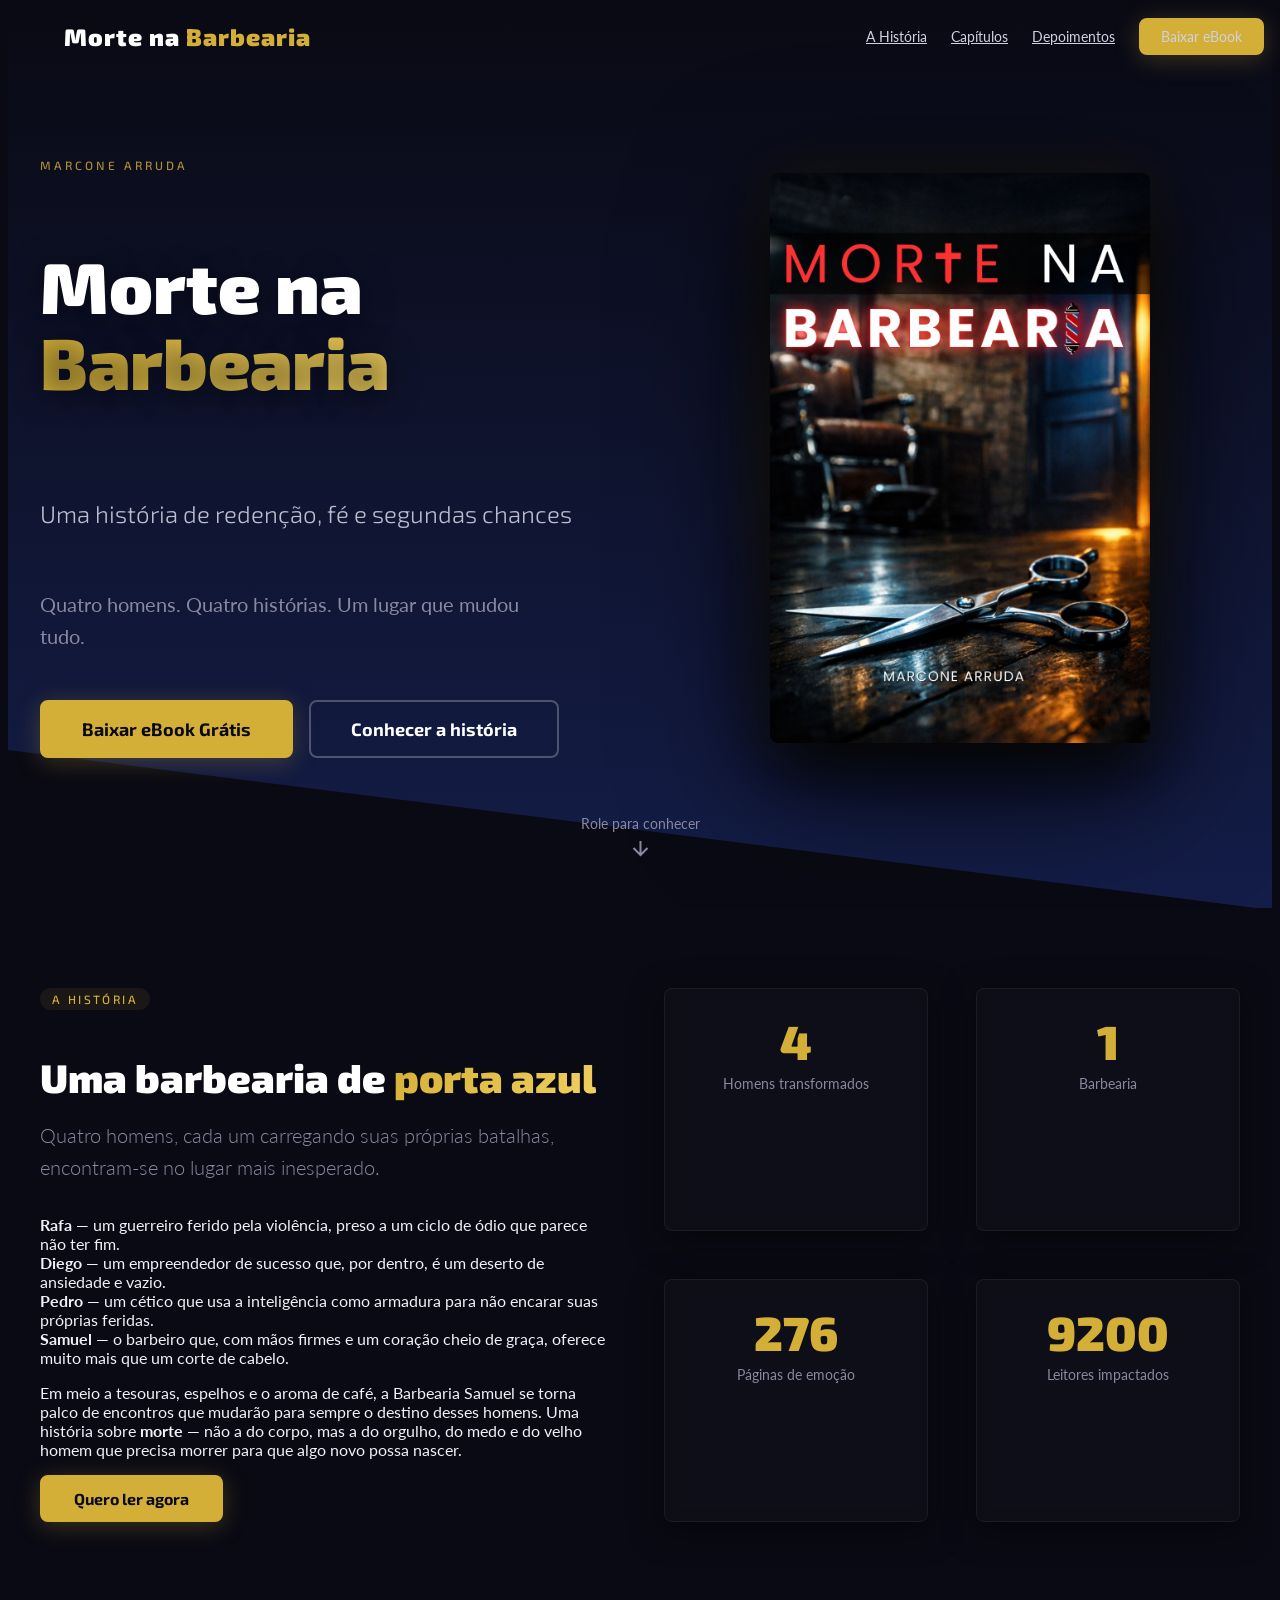
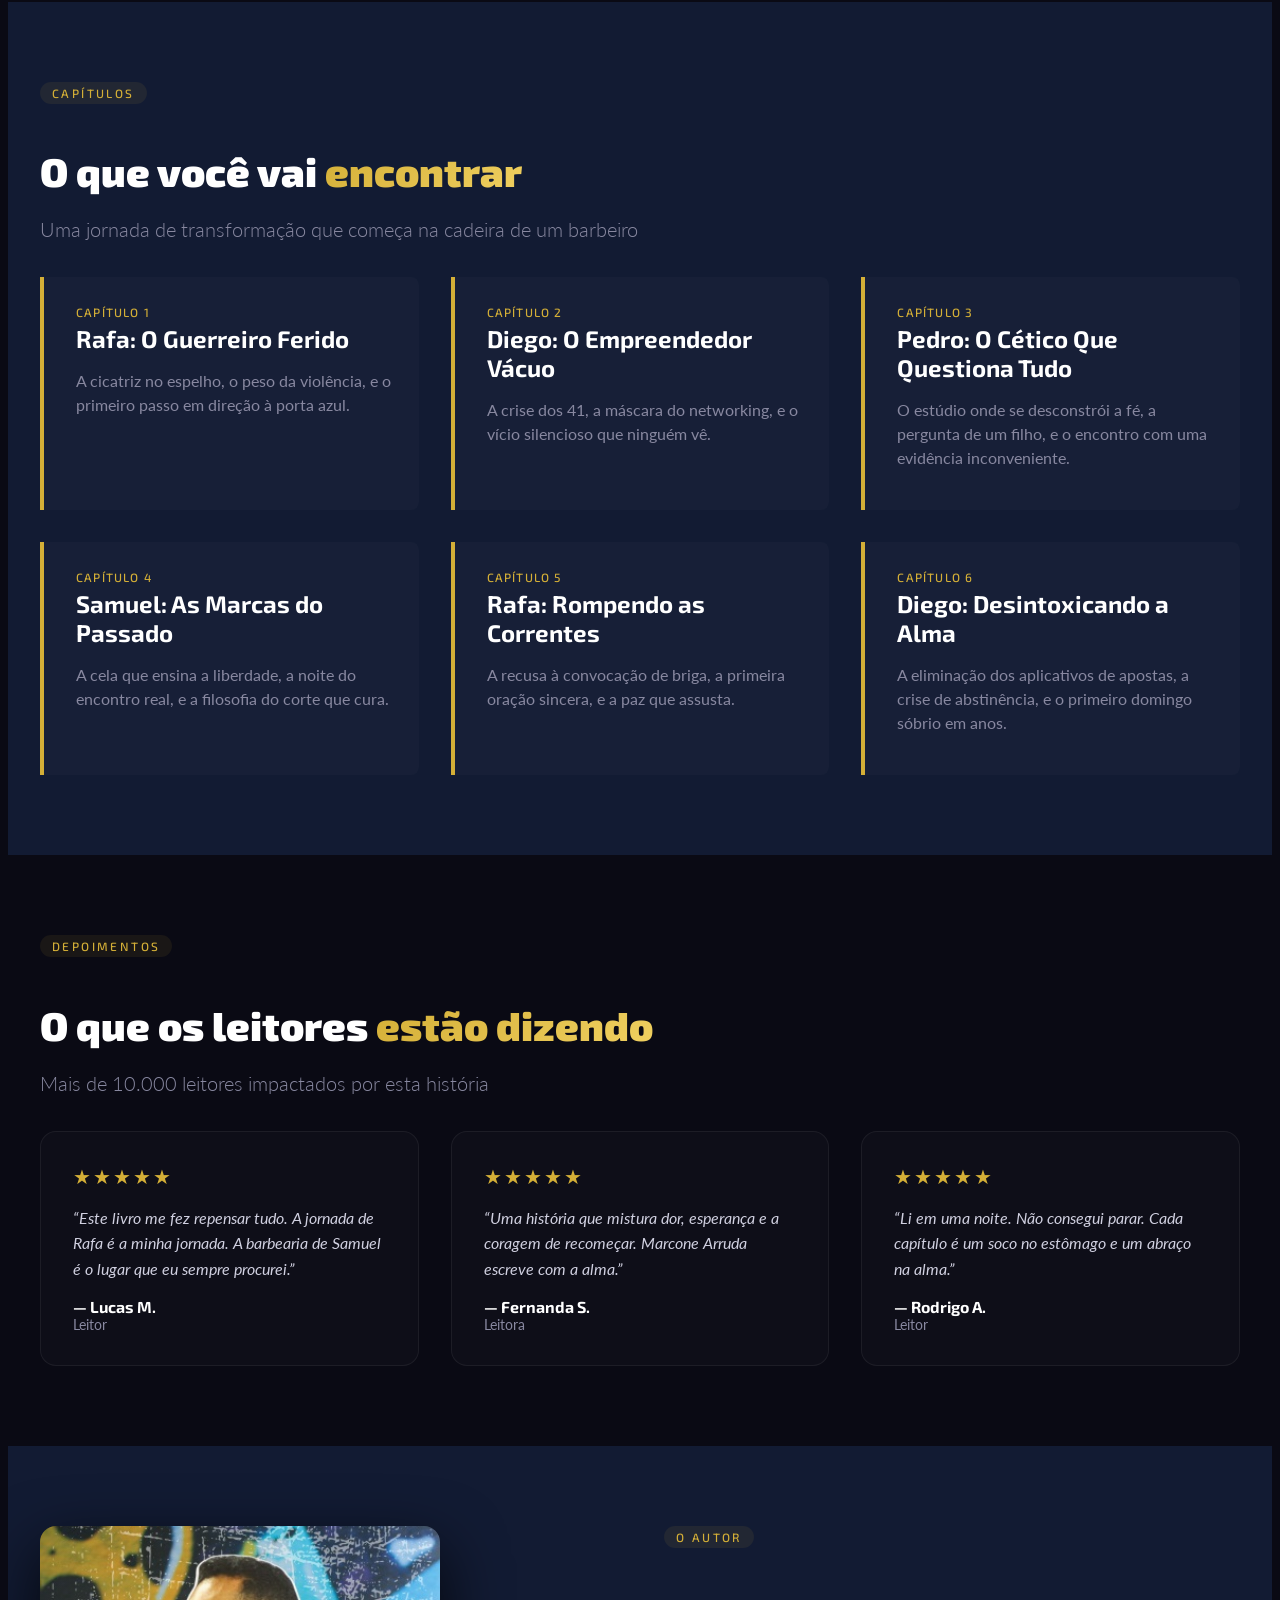
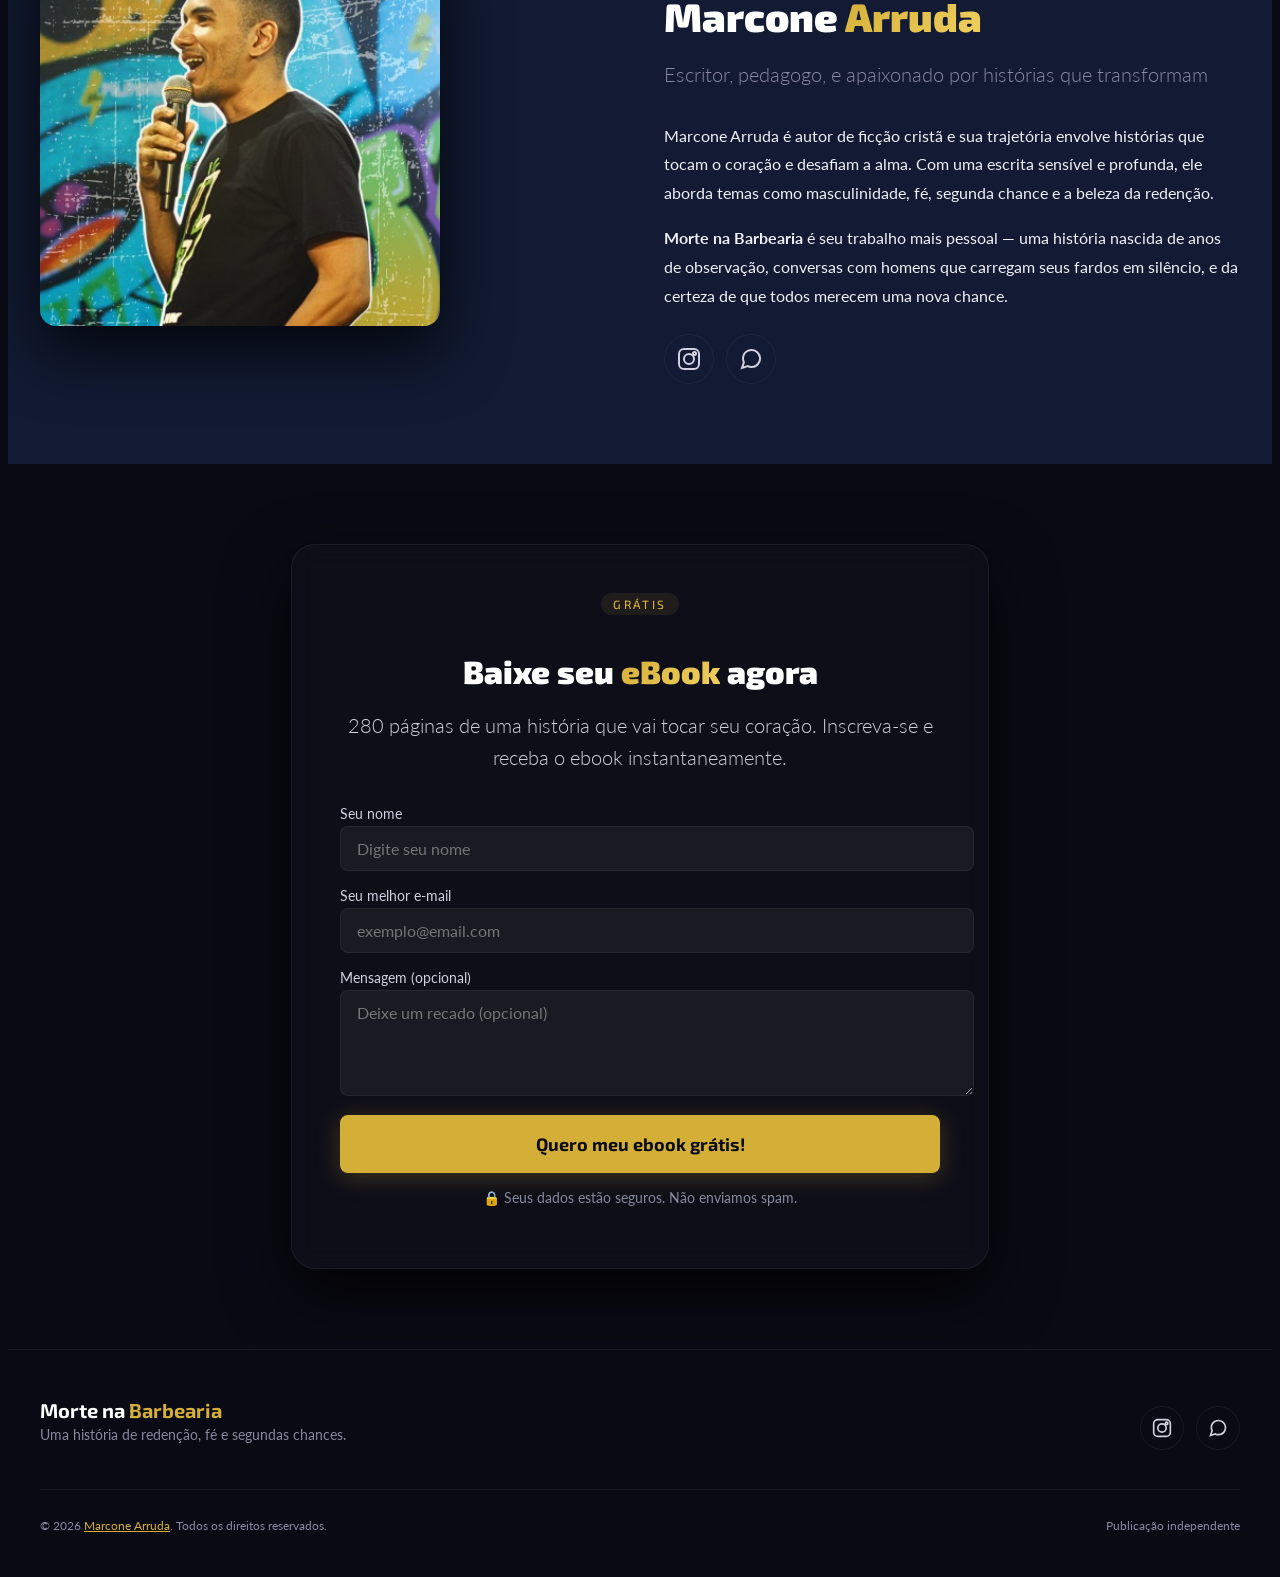
==== commit 19b64362: "Update index.html" ====
--- a/index.html
+++ b/index.html
@@ -239,7 +239,6 @@
 
         <form action="https://api.staticforms.dev/submit" method="POST" class="form-main" id="form-main">
           <input type="hidden" name="apiKey" value="sf_b28b453bf885be88f89f8e34" />
-          <input type="hidden" name="redirectTo" value="https://polimatastudio.github.io/obrigado" />
 
           <div class="form-group">
             <label for="form-name">Seu nome</label>
